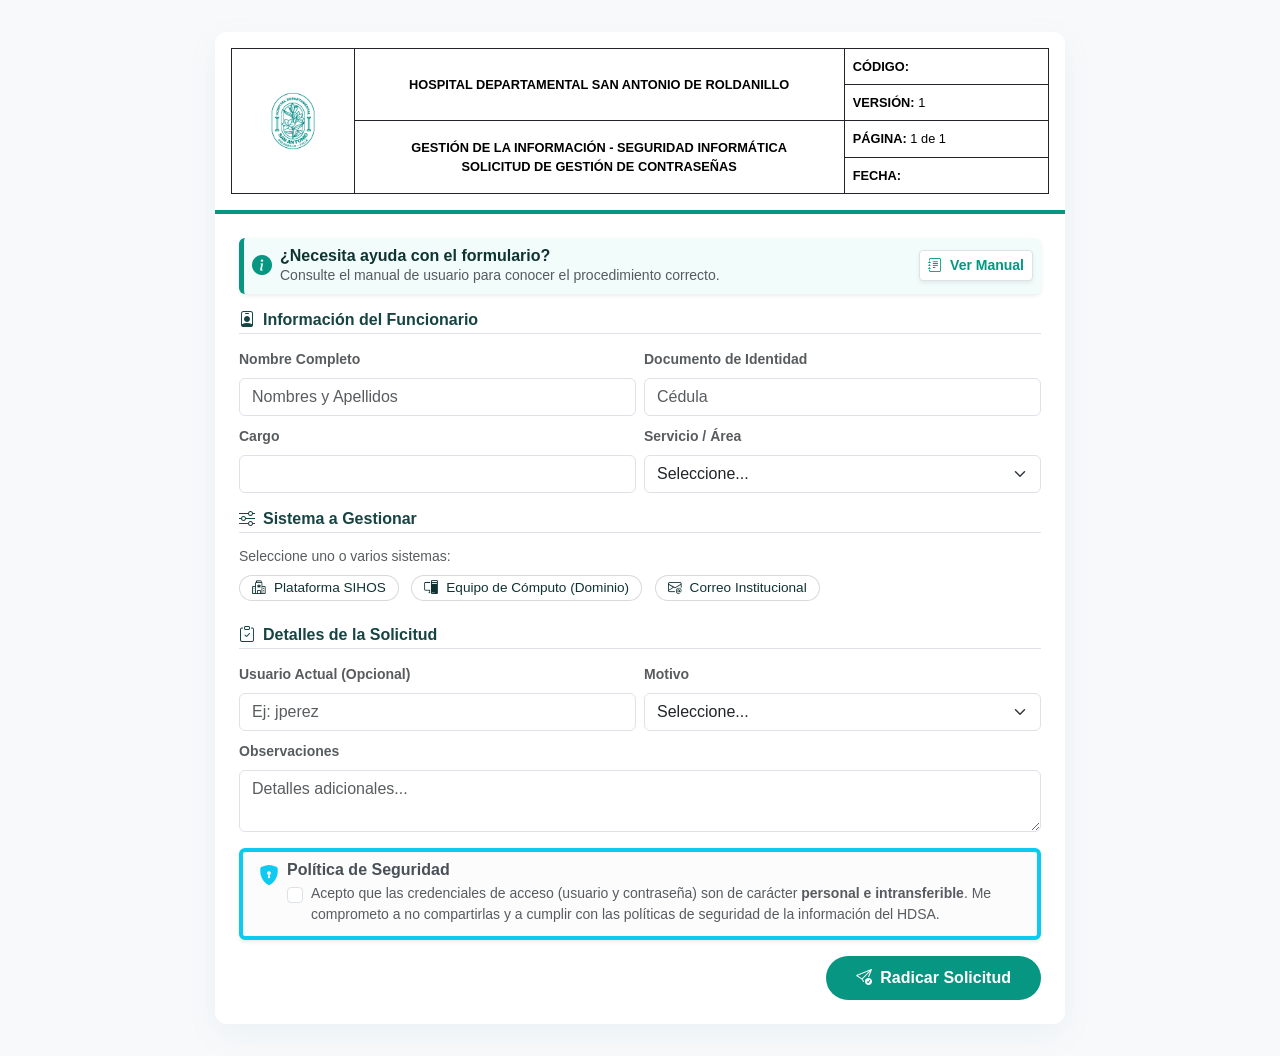
==== index.html @ 4c5fdb59 "segundo  commit" ====
<!DOCTYPE html>
<html lang="es">
<head>
    <meta charset="UTF-8">
    <meta name="viewport" content="width=device-width, initial-scale=1.0">
    <title>Solicitud de Gestión de Contraseñas | HDSA</title>
    <!-- Bootstrap 5 -->
    <link href="https://cdn.jsdelivr.net/npm/bootstrap@5.3.0/dist/css/bootstrap.min.css" rel="stylesheet">
    <!-- Bootstrap Icons -->
    <link rel="stylesheet" href="https://cdn.jsdelivr.net/npm/bootstrap-icons@1.11.1/font/bootstrap-icons.css">
    <!-- Estilos del sitio (referencia al contexto existente) -->
    <link rel="stylesheet" href="/site.css">
    
</head>
<body>
    <div class="container py-4">
        <div class="card form-card">
            <div class="form-header-custom">
                
                <!-- Tabla de Encabezado de Calidad -->
                <table class="table table-bordered border-dark mb-0" style="font-size: 0.8rem;">
                    <tbody>
                        <tr>
                            <td rowspan="4" class="text-center align-middle" style="width: 15%;">
                                <img src="Logo_HDSA.jpg" alt="Logo HDSA" class="img-fluid" style="max-height: 400px;">
                            </td>
                            <td rowspan="2" class="text-center align-middle fw-bold">
                                HOSPITAL DEPARTAMENTAL SAN ANTONIO DE ROLDANILLO
                            </td>
                            <td style="width: 25%;">
                                <strong>CÓDIGO:</strong>
                            </td>
                        </tr>
                        <tr>
                            <td>
                                <strong>VERSIÓN:</strong> 1
                            </td>
                        </tr>
                        <tr>
                            <td rowspan="2" class="text-center align-middle fw-bold">
                                GESTIÓN DE LA INFORMACIÓN - SEGURIDAD INFORMÁTICA<br>
                                <span class="text-uppercase">Solicitud de Gestión de Contraseñas</span>
                            </td>
                            <td>
                                <strong>PÁGINA:</strong> 1 de 1
                            </td>
                        </tr>
                        <tr>
                            <td>
                                <strong>FECHA:</strong>
                            </td>
                        </tr>
                    </tbody>
                </table>
            </div>
            
            <div class="card-body p-3 p-md-4">
                <!-- Banner de Ayuda Estilizado -->
                <div class="d-flex align-items-center justify-content-between mb-3 p-2 rounded shadow-sm" style="background-color: #f2fcfb; border-left: 5px solid #069681;">
                    <div class="d-flex align-items-center">
                        <i class="bi bi-info-circle-fill fs-5 me-2" style="color: #069681;"></i>
                        <div>
                            <h6 class="fw-bold mb-0" style="color: #0f3332;">¿Necesita ayuda con el formulario?</h6>
                            <p class="mb-0 small text-muted">Consulte el manual de usuario para conocer el procedimiento correcto.</p>
                        </div>
                    </div>
                    <button type="button" class="btn btn-sm bg-white border shadow-sm fw-semibold" data-bs-toggle="modal" data-bs-target="#manualModal" style="color: #069681;">
                        <i class="bi bi-journal-text me-1"></i> Ver Manual
                    </button>
                </div>

                <form id="passwordRequestForm">
                    
                    <!-- Sección 1: Datos del Funcionario -->
                    <h5 class="section-title"><i class="bi bi-person-badge me-2"></i>Información del Funcionario</h5>
                    <div class="row g-2 mb-3">
                        <div class="col-md-6">
                            <label for="nombreCompleto" class="form-label fw-semibold small text-muted">Nombre Completo</label>
                            <input type="text" class="form-control" id="nombreCompleto" name="nombreCompleto" required placeholder="Nombres y Apellidos">
                        </div>
                        <div class="col-md-6">
                            <label for="documento" class="form-label fw-semibold small text-muted">Documento de Identidad</label>
                            <input type="text" class="form-control" id="documento" name="documento" required placeholder="Cédula">
                        </div>
                        <div class="col-md-6">
                            <label for="cargo" class="form-label fw-semibold small text-muted">Cargo</label>
                            <input type="text" class="form-control" id="cargo" name="cargo" required>
                        </div>
                        <div class="col-md-6">
                            <label for="servicio" class="form-label fw-semibold small text-muted">Servicio / Área</label>
                            <select class="form-select" id="servicio" name="servicio" required>
                                <option value="" selected disabled>Seleccione...</option>
                                <option value="Administrativa">Administrativa</option>
                                <option value="Asistencial">Asistencial</option>
                                <option value="Urgencias">Urgencias</option>
                                <option value="Hospitalización">Hospitalización</option>
                                <option value="Sistemas">Sistemas</option>
                                <option value="Facturación">Facturación</option>
                            </select>
                        </div>
                    </div>

                    <!-- Sección 2: Alcance de la Solicitud (Estilo Chip) -->
                    <h5 class="section-title"><i class="bi bi-sliders me-2"></i>Sistema a Gestionar</h5>
                    <p class="text-muted small mb-2">Seleccione uno o varios sistemas:</p>
                    
                    <div class="mb-3">
                        <input type="checkbox" class="btn-check" id="checkSihos" name="sistema" value="SIHOS" autocomplete="off">
                        <label class="selection-chip" for="checkSihos">
                            <i class="bi bi-hospital"></i> Plataforma SIHOS
                        </label>

                        <input type="checkbox" class="btn-check" id="checkPC" name="sistema" value="PC" autocomplete="off">
                        <label class="selection-chip" for="checkPC">
                            <i class="bi bi-pc-display"></i> Equipo de Cómputo (Dominio)
                        </label>

                        <input type="checkbox" class="btn-check" id="checkEmail" name="sistema" value="Email" autocomplete="off">
                        <label class="selection-chip" for="checkEmail">
                            <i class="bi bi-envelope-at"></i> Correo Institucional
                        </label>
                    </div>

                    <div id="emailPolicyAlert" class="alert alert-warning py-2 small mb-3" style="display: none;">
                        <i class="bi bi-exclamation-triangle-fill me-2"></i><strong>Política de Correo:</strong> Solo se gestionan cuentas institucionales (terminadas en <strong>@hdsa.gov.co</strong>). El área de Sistemas <strong>no restablece</strong> contraseñas de correos personales.
                    </div>

                    <!-- Sección 3: Detalle y Justificación -->
                    <h5 class="section-title"><i class="bi bi-clipboard-check me-2"></i>Detalles de la Solicitud</h5>
                    <div class="row g-2 mb-3">
                        <div class="col-md-6">
                            <label for="usuarioActual" class="form-label fw-semibold small text-muted">Usuario Actual (Opcional)</label>
                            <input type="text" class="form-control" id="usuarioActual" name="usuarioActual" placeholder="Ej: jperez">
                        </div>
                        <div class="col-md-6">
                            <label for="motivo" class="form-label fw-semibold small text-muted">Motivo</label>
                            <select class="form-select" id="motivo" name="motivo" required>
                                <option value="" selected disabled>Seleccione...</option>
                                <option value="Olvido">Olvido de contraseña</option>
                                <option value="Caducidad">Caducidad / Expiración</option>
                                <option value="Bloqueo">Usuario bloqueado</option>
                            </select>
                        </div>
                        <div class="col-12">
                            <label for="observaciones" class="form-label fw-semibold small text-muted">Observaciones</label>
                            <textarea class="form-control" id="observaciones" name="observaciones" rows="2" placeholder="Detalles adicionales..."></textarea>
                        </div>
                    </div>

                    <!-- Términos de Seguridad -->
                    <div class="alert alert-light border-start border-4 border-info shadow-sm py-2 mb-3" role="alert">
                        <div class="d-flex">
                            <i class="bi bi-shield-lock-fill text-info fs-5 me-2"></i>
                            <div>
                                <h6 class="alert-heading fw-bold mb-1">Política de Seguridad</h6>
                                <div class="form-check">
                                    <input class="form-check-input" type="checkbox" value="aceptado" id="terminos" name="terminos" required>
                                    <label class="form-check-label small text-muted" for="terminos">
                                        Acepto que las credenciales de acceso (usuario y contraseña) son de carácter <strong>personal e intransferible</strong>. Me comprometo a no compartirlas y a cumplir con las políticas de seguridad de la información del HDSA.
                                    </label>
                                </div>
                            </div>
                        </div>
                    </div>

                    <div class="d-flex justify-content-end align-items-center mt-3">
                        <button type="submit" class="btn btn-submit-custom">
                            <i class="bi bi-send-check me-2"></i>Radicar Solicitud
                        </button>
                    </div>
                </form>
            </div>
        </div>
    </div>

    <!-- Modal de Manual de Usuario -->
    <div class="modal fade" id="manualModal" tabindex="-1" aria-labelledby="manualModalLabel" aria-hidden="true">
        <div class="modal-dialog modal-lg">
            <div class="modal-content">
                <div class="modal-header bg-light">
                    <h5 class="modal-title" id="manualModalLabel"><i class="bi bi-book me-2"></i>Manual de Solicitud</h5>
                    <button type="button" class="btn-close" data-bs-dismiss="modal" aria-label="Close"></button>
                </div>
                <div class="modal-body">
                    <div class="alert alert-success border-start border-4 border-success">
                        <h6 class="alert-heading fw-bold"><i class="bi bi-shield-check me-2"></i>Actualización de Procesos</h6>
                        <p class="mb-0 small">Desde el área de <strong>Sistemas</strong> se están mejorando las políticas y procesos de seguridad. Por tal motivo, todas las solicitudes de gestión de contraseñas se deben realizar obligatoriamente por este medio.</p>
                    </div>
                    
                    <h6 class="fw-bold mt-4 mb-3">¿Cómo diligenciar el formulario?</h6>
                    <ol class="list-group list-group-numbered list-group-flush">
                        <li class="list-group-item">
                            <div class="ms-2 me-auto">
                                <div class="fw-bold">Información del Funcionario</div>
                                Complete sus datos personales, número de documento y seleccione el servicio al que pertenece.
                            </div>
                        </li>
                        <li class="list-group-item">
                            <div class="ms-2 me-auto">
                                <div class="fw-bold">Selección de Sistema</div>
                                Haga clic sobre las opciones para seleccionar los sistemas.
                                <div class="mt-1 small text-danger">
                                    <strong>Importante:</strong> Solo se gestionan cuentas institucionales (@hdsa.gov.co). <u>No se restablecen contraseñas de correos personales</u>.
                                </div>
                            </div>
                        </li>
                        <li class="list-group-item">
                            <div class="ms-2 me-auto">
                                <div class="fw-bold">Observaciones</div>
                                Utilice este campo para añadir detalles específicos que ayuden al área de Sistemas a gestionar su caso (ej: "Bloqueo por intentos fallidos", "Contraseña olvidada para el PC de consulta externa", etc.).
                            </div>
                        </li>
                        <li class="list-group-item">
                            <div class="ms-2 me-auto">
                                <div class="fw-bold">Envío</div>
                                Indique el motivo, acepte los términos de seguridad y haga clic en "Radicar Solicitud".
                            </div>
                        </li>
                    </ol>
                </div>
                <div class="modal-footer">
                    <button type="button" class="btn btn-secondary" data-bs-dismiss="modal">Entendido</button>
                </div>
            </div>
        </div>
    </div>

    <script src="https://cdn.jsdelivr.net/npm/bootstrap@5.3.0/dist/js/bootstrap.bundle.min.js"></script>
    <script src="contraseña.js"></script>
</body>
</html>
---- site.css ----
body {
    background-color: #f8f9fa;
    font-family: 'Poppins', sans-serif;
}

/* Encabezado Institucional del Formulario */
.form-header-custom {
    background-color: #ffffff;
    color: #000000;
    padding: 1rem;
    border-radius: 12px 12px 0 0;
    position: relative;
    border-bottom: 4px solid #069681; /* Acento institucional */
}

.form-card {
    border: none;
    border-radius: 12px;
    box-shadow: 0 10px 30px rgba(78, 147, 204, 0.08);
    max-width: 850px;
    margin: 0.5rem auto;
    background: #fff;
}

/* Estilo solicitado para los chips de selección */
.selection-chip {
    border: 1px solid rgba(0,0,0,.15);
    background: #fff;
    color: #0f3332;
    padding: 4px 12px; /* Ajustado ligeramente para mejor visualización */
    border-radius: 999px;
    font-size: 0.85rem;
    line-height: 1.2;
    cursor: pointer;
    
    /* Propiedades adicionales para layout */
    display: inline-flex;
    align-items: center;
    gap: 8px;
    transition: all 0.2s ease;
    margin-right: 8px;
    margin-bottom: 8px;
    user-select: none;
}

.selection-chip:hover {
    background-color: #e9f4f2;
    border-color: #0f3332;
}

/* Estado seleccionado (Active) */
.btn-check:checked + .selection-chip {
    background-color: #0f3332;
    color: #fff;
    border-color: #0f3332;
    box-shadow: 0 2px 5px rgba(15, 51, 50, 0.2);
}

.section-title {
    color: #164443;
    font-weight: 700;
    font-size: 1rem;
    border-bottom: 1px solid #dee2e6;
    padding-bottom: 0.25rem;
    margin-bottom: 0.8rem;
    margin-top: 0.5rem;
}

.btn-submit-custom {
    background-color: #069681;
    color: white;
    padding: 10px 30px;
    border-radius: 50px;
    font-weight: 600;
    border: none;
    transition: all 0.3s;
}

.btn-submit-custom:hover {
    background-color: #047a67;
    transform: translateY(-2px);
    box-shadow: 0 4px 12px rgba(6, 150, 129, 0.2);
    color: white;
}
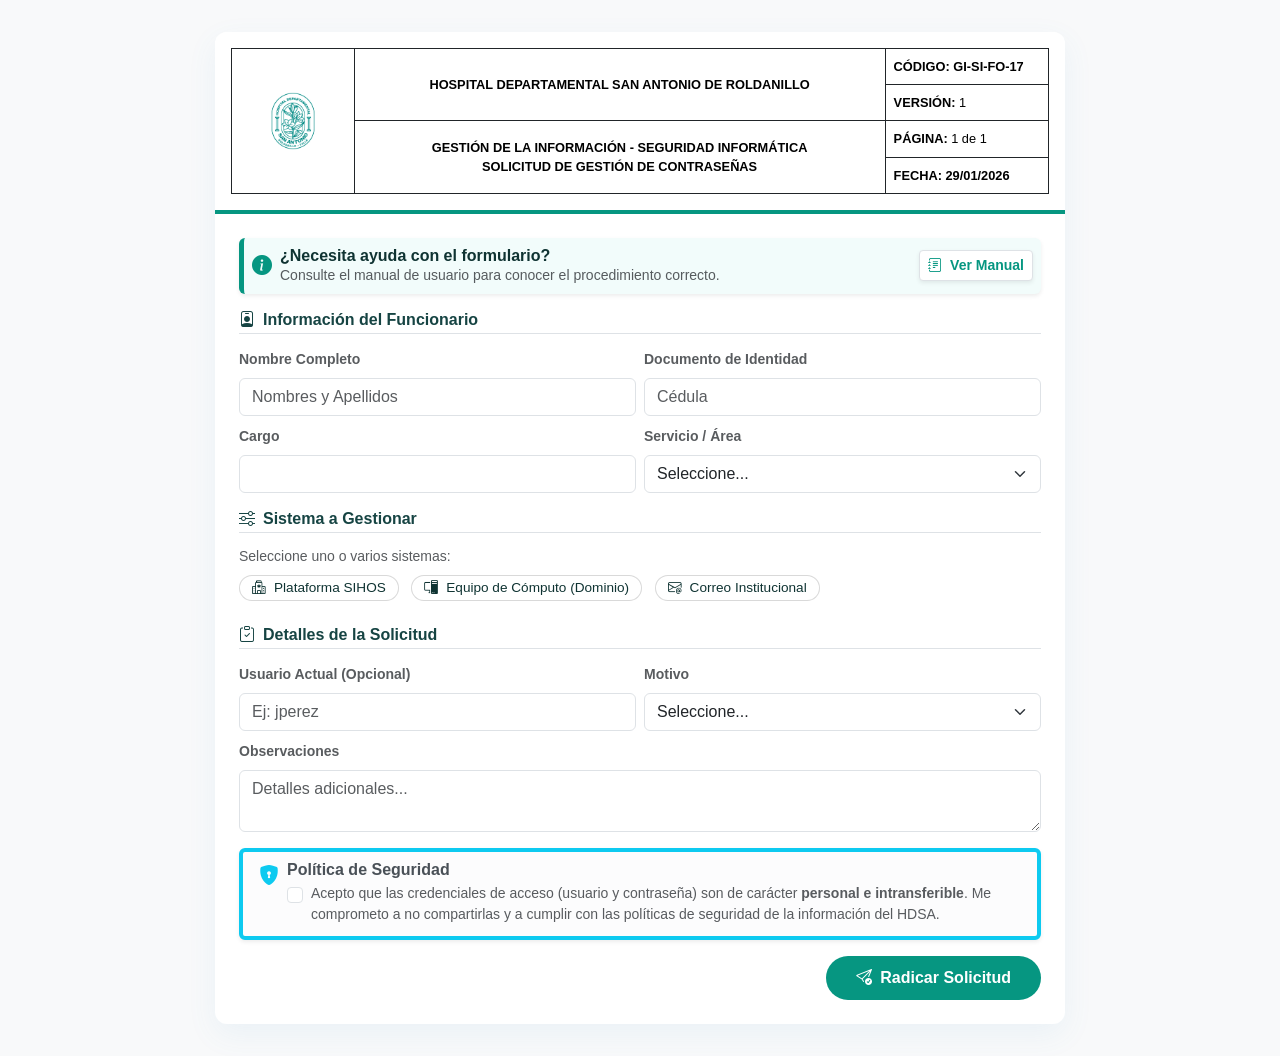
==== commit a71ed0ab: "se crea codigo" ====
--- a/index.html
+++ b/index.html
@@ -9,7 +9,8 @@
     <!-- Bootstrap Icons -->
     <link rel="stylesheet" href="https://cdn.jsdelivr.net/npm/bootstrap-icons@1.11.1/font/bootstrap-icons.css">
     <!-- Estilos del sitio (referencia al contexto existente) -->
-    <link rel="stylesheet" href="/site.css">
+    <link rel="stylesheet" href="site.css">
+    
     
 </head>
 <body>
@@ -27,8 +28,8 @@
                             <td rowspan="2" class="text-center align-middle fw-bold">
                                 HOSPITAL DEPARTAMENTAL SAN ANTONIO DE ROLDANILLO
                             </td>
-                            <td style="width: 25%;">
-                                <strong>CÓDIGO:</strong>
+                            <td style="width: 20%;">
+                                <strong>CÓDIGO: GI-SI-FO-17</strong>
                             </td>
                         </tr>
                         <tr>
@@ -47,7 +48,7 @@
                         </tr>
                         <tr>
                             <td>
-                                <strong>FECHA:</strong>
+                                <strong>FECHA: 29/01/2026</strong>
                             </td>
                         </tr>
                     </tbody>
--- a/site.css
+++ b/site.css
@@ -9,7 +9,7 @@
     color: #000000;
     padding: 1rem;
     border-radius: 12px 12px 0 0;
-    position: relative;
+    position: center;
     border-bottom: 4px solid #069681; /* Acento institucional */
 }
 
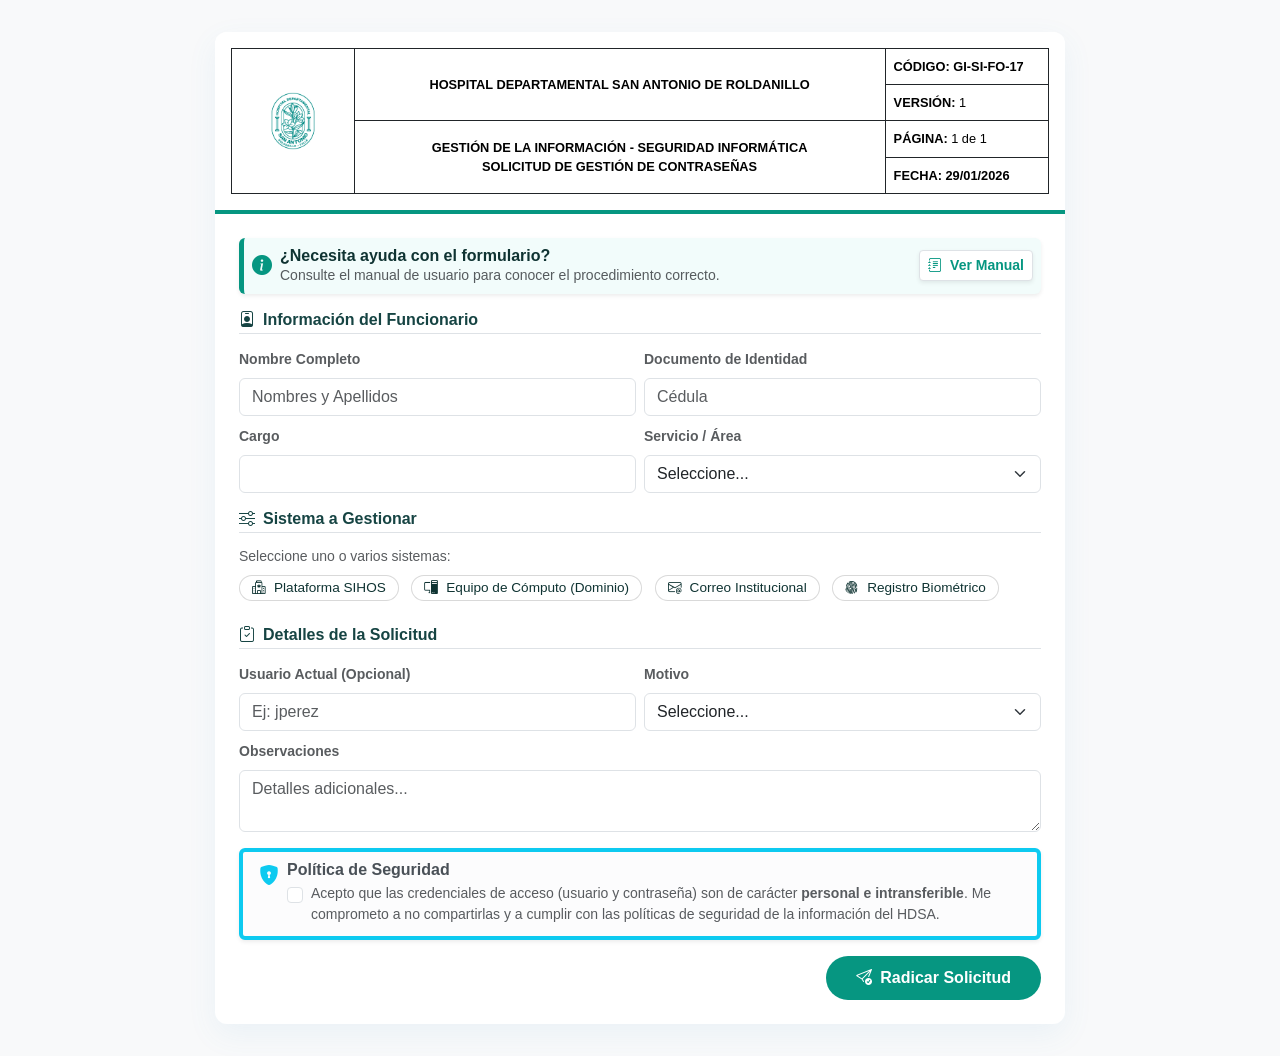
==== commit 938e27c0: "modificaciones" ====
--- a/index.html
+++ b/index.html
@@ -120,6 +120,11 @@
                         <label class="selection-chip" for="checkEmail">
                             <i class="bi bi-envelope-at"></i> Correo Institucional
                         </label>
+
+                        <input type="checkbox" class="btn-check" id="checkBiometrico" name="sistema" value="Biometrico" autocomplete="off">
+                        <label class="selection-chip" for="checkBiometrico">
+                            <i class="bi bi-fingerprint"></i> Registro Biométrico
+                        </label>
                     </div>
 
                     <div id="emailPolicyAlert" class="alert alert-warning py-2 small mb-3" style="display: none;">
@@ -140,6 +145,7 @@
                                 <option value="Olvido">Olvido de contraseña</option>
                                 <option value="Caducidad">Caducidad / Expiración</option>
                                 <option value="Bloqueo">Usuario bloqueado</option>
+                                <option value="Registro de Biometría">Registro de Biometría</option>
                             </select>
                         </div>
                         <div class="col-12">
@@ -207,6 +213,12 @@
                         </li>
                         <li class="list-group-item">
                             <div class="ms-2 me-auto">
+                                <div class="fw-bold">Caso Especial: Registro Biométrico</div>
+                                Si es un funcionario nuevo o requiere su primer registro en el sistema de huella, seleccione el sistema <strong>Registro Biométrico</strong> y el motivo <strong>Registro de Biometría</strong>. El área de Sistemas se pondrá en contacto para coordinar la captura.
+                            </div>
+                        </li>
+                        <li class="list-group-item">
+                            <div class="ms-2 me-auto">
                                 <div class="fw-bold">Observaciones</div>
                                 Utilice este campo para añadir detalles específicos que ayuden al área de Sistemas a gestionar su caso (ej: "Bloqueo por intentos fallidos", "Contraseña olvidada para el PC de consulta externa", etc.).
                             </div>
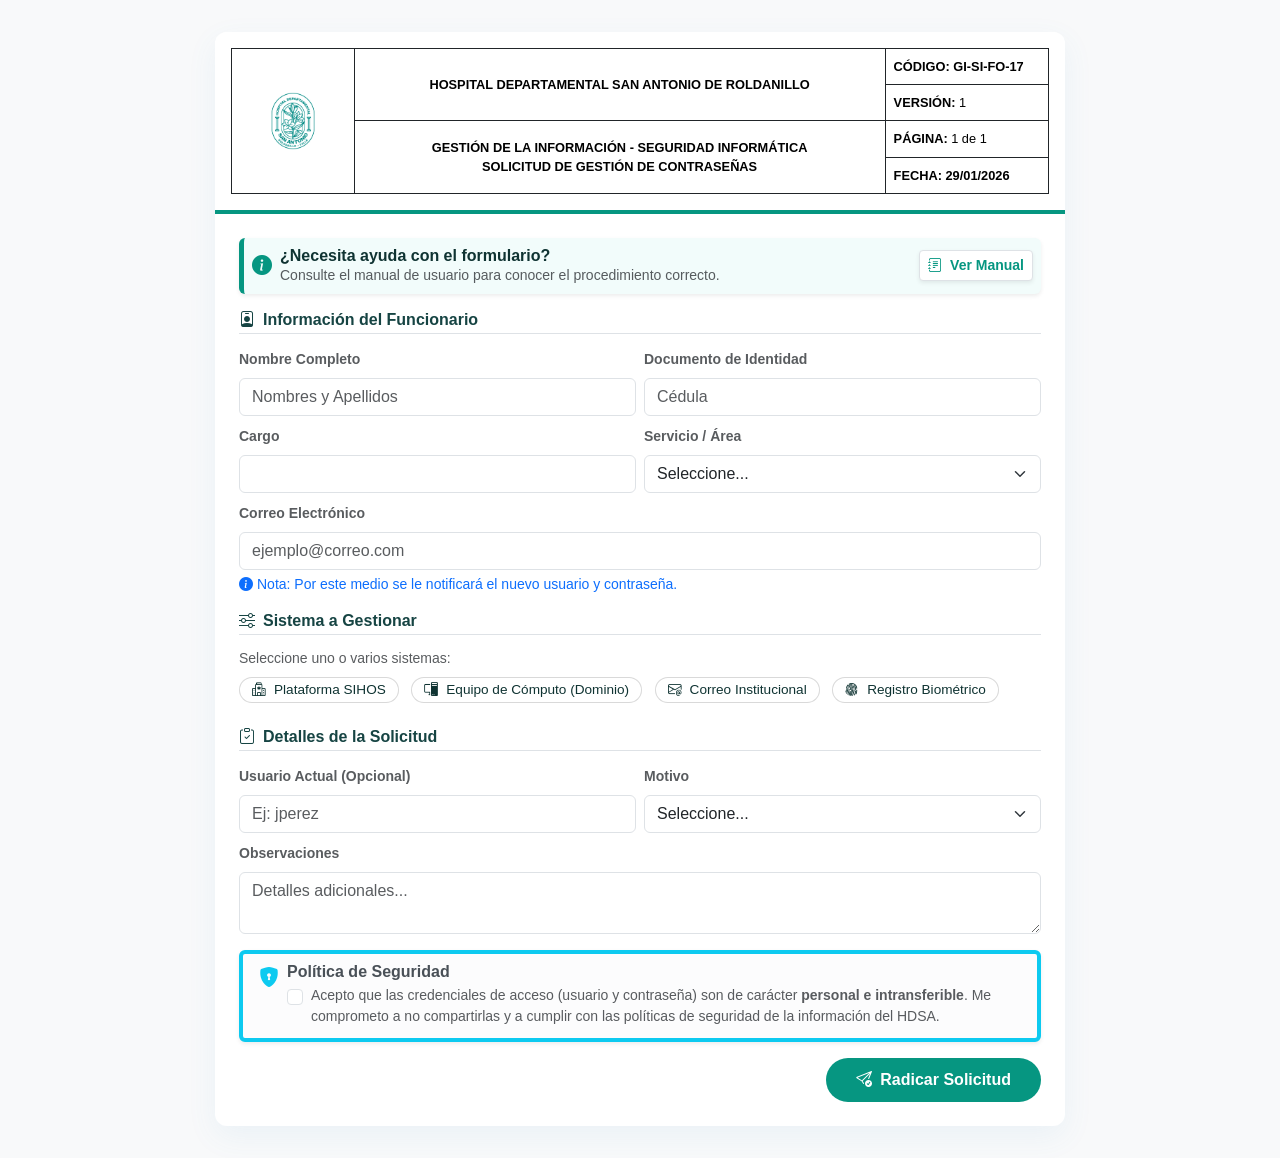
==== commit 111eca24: "se adjustan estilos" ====
--- a/index.html
+++ b/index.html
@@ -99,6 +99,11 @@
                                 <option value="Facturación">Facturación</option>
                             </select>
                         </div>
+                        <div class="col-12">
+                            <label for="emailContacto" class="form-label fw-semibold small text-muted">Correo Electrónico</label>
+                            <input type="email" class="form-control" id="emailContacto" name="emailContacto" required placeholder="ejemplo@correo.com">
+                            <div class="form-text text-primary"><i class="bi bi-info-circle-fill me-1"></i>Nota: Por este medio se le notificará el nuevo usuario y contraseña.</div>
+                        </div>
                     </div>
 
                     <!-- Sección 2: Alcance de la Solicitud (Estilo Chip) -->
@@ -238,6 +243,22 @@
         </div>
     </div>
 
+    <!-- Modal de Estado (Éxito / Error) -->
+    <div class="modal fade" id="statusModal" tabindex="-1" aria-hidden="true">
+        <div class="modal-dialog modal-dialog-centered">
+            <div class="modal-content border-0 shadow" style="border-radius: 1rem;">
+                <div class="modal-body text-center p-4">
+                    <div class="mb-3">
+                        <i id="statusIcon" class="bi" style="font-size: 3.5rem;"></i>
+                    </div>
+                    <h4 id="statusTitle" class="fw-bold mb-2"></h4>
+                    <p id="statusMessage" class="text-muted mb-4"></p>
+                    <button type="button" class="btn px-4 rounded-pill fw-semibold" data-bs-dismiss="modal" id="statusBtn">Aceptar</button>
+                </div>
+            </div>
+        </div>
+    </div>
+
     <script src="https://cdn.jsdelivr.net/npm/bootstrap@5.3.0/dist/js/bootstrap.bundle.min.js"></script>
     <script src="contraseña.js"></script>
 </body>
